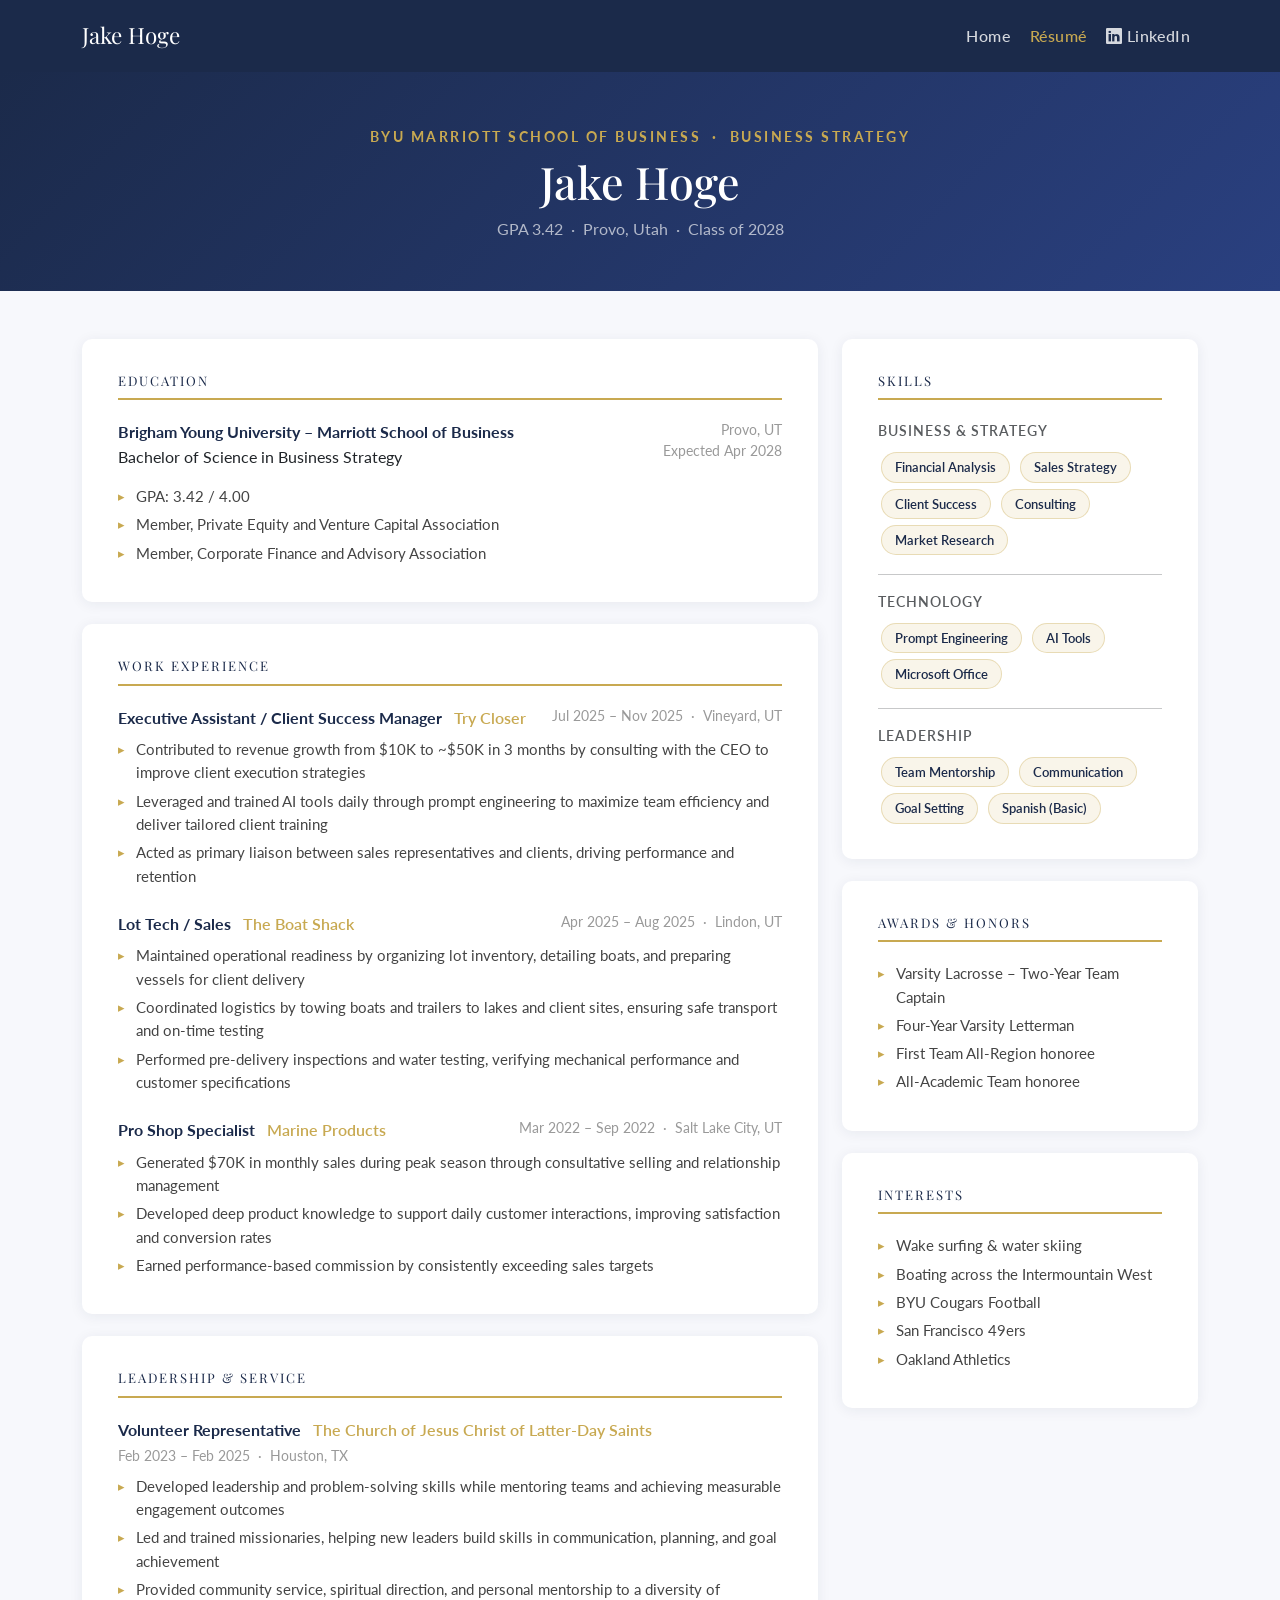
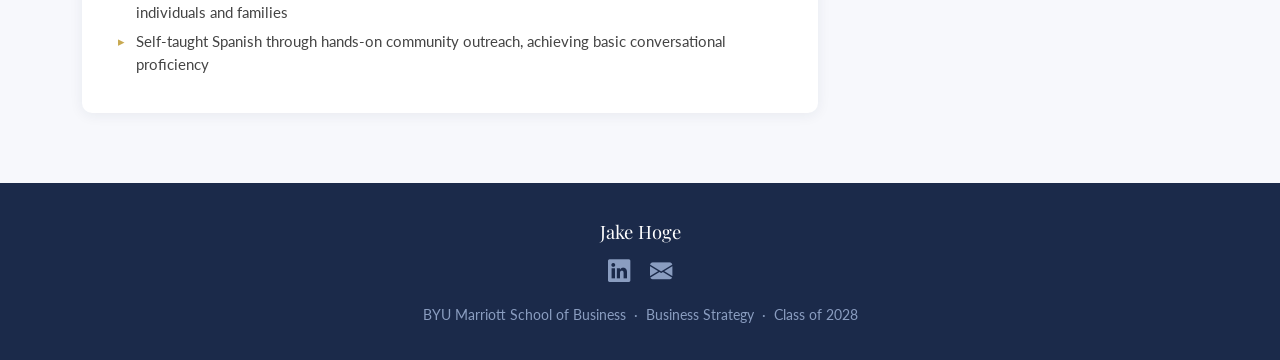
==== resume.html @ 703e368c "Add files via upload" ====
<!DOCTYPE html>
<html lang="en">
<head>
  <meta charset="UTF-8">
  <meta name="viewport" content="width=device-width, initial-scale=1">
  <title>Jake Hoge | Résumé</title>
  <link href="https://cdn.jsdelivr.net/npm/bootstrap@5.3.2/dist/css/bootstrap.min.css" rel="stylesheet">
  <link rel="stylesheet" href="https://cdn.jsdelivr.net/npm/bootstrap-icons@1.11.3/font/bootstrap-icons.css">
  <link href="https://fonts.googleapis.com/css2?family=Playfair+Display:wght@400;700&family=Lato:wght@300;400;700&display=swap" rel="stylesheet">
  <style>
    :root {
      --navy: #1b2a4a;
      --gold: #c8a951;
      --gold-light: #e8d08a;
      --bg-light: #f7f8fc;
    }
    body { font-family: 'Lato', sans-serif; background: var(--bg-light); }

    /* NAVBAR */
    .navbar { background: var(--navy) !important; padding: 14px 0; }
    .navbar-brand { font-family: 'Playfair Display', serif; font-size: 1.4rem; color: #fff !important; }
    .nav-link { color: rgba(255,255,255,0.82) !important; font-weight: 500; letter-spacing: 0.4px; transition: color 0.2s; }
    .nav-link:hover, .nav-link.active { color: var(--gold) !important; }

    /* RESUME HEADER */
    .resume-header {
      background: linear-gradient(135deg, #1b2a4a 0%, #2a4080 100%);
      padding: 55px 0 50px;
      color: #fff;
    }
    .resume-header h1 { font-family: 'Playfair Display', serif; font-size: 2.8rem; }
    .resume-header .subtitle { color: var(--gold); letter-spacing: 2.5px; text-transform: uppercase; font-size: 0.85rem; font-weight: 700; }

    /* RESUME CARD */
    .r-card {
      background: #fff;
      border-radius: 10px;
      box-shadow: 0 2px 14px rgba(27,42,74,0.07);
      padding: 32px 36px;
      margin-bottom: 22px;
    }

    /* SECTION HEADINGS */
    .r-heading {
      font-family: 'Playfair Display', serif;
      color: var(--navy);
      font-size: 0.82rem;
      text-transform: uppercase;
      letter-spacing: 2px;
      border-bottom: 2px solid var(--gold);
      padding-bottom: 8px;
      margin-bottom: 20px;
    }

    /* JOB ENTRIES */
    .job-title { font-weight: 700; color: var(--navy); font-size: 1.02rem; }
    .company-name { color: var(--gold); font-weight: 600; }
    .date-loc { color: #999; font-size: 0.85rem; }

    /* BULLETS */
    .r-bullet { position: relative; padding-left: 18px; color: #444; font-size: 0.94rem; margin-bottom: 5px; line-height: 1.55; }
    .r-bullet::before { content: '▸'; position: absolute; left: 0; color: var(--gold); font-size: 0.8rem; top: 2px; }

    /* SKILL TAGS */
    .skill-tag {
      display: inline-block;
      background: rgba(200,169,81,0.12);
      color: var(--navy);
      border: 1px solid rgba(200,169,81,0.35);
      border-radius: 20px;
      padding: 4px 13px;
      font-size: 0.84rem;
      font-weight: 600;
      margin: 3px;
    }

    /* FOOTER */
    footer { background: var(--navy); color: #8a9dc0; padding: 35px 0; }
    footer a { color: var(--gold); text-decoration: none; }
    .social-link { font-size: 1.4rem; color: #8a9dc0; margin: 0 8px; transition: color 0.2s; display: inline-block; }
    .social-link:hover { color: var(--gold); }
  </style>
</head>
<body>

<!-- NAVBAR -->
<nav class="navbar navbar-expand-lg sticky-top">
  <div class="container">
    <a class="navbar-brand" href="index.html">Jake Hoge</a>
    <button class="navbar-toggler border-0" type="button" data-bs-toggle="collapse" data-bs-target="#navmenu">
      <i class="bi bi-list text-white fs-3"></i>
    </button>
    <div class="collapse navbar-collapse" id="navmenu">
      <ul class="navbar-nav ms-auto gap-1">
        <li class="nav-item"><a class="nav-link" href="index.html">Home</a></li>
        <li class="nav-item"><a class="nav-link active" href="resume.html">Résumé</a></li>
        <li class="nav-item">
          <a class="nav-link" href="https://www.linkedin.com/in/jake-hoge" target="_blank">
            <i class="bi bi-linkedin me-1"></i>LinkedIn
          </a>
        </li>
      </ul>
    </div>
  </div>
</nav>

<!-- RESUME HEADER -->
<div class="resume-header text-center">
  <div class="container">
    <div class="subtitle mb-2">BYU Marriott School of Business &nbsp;·&nbsp; Business Strategy</div>
    <h1 class="mb-2">Jake Hoge</h1>
    <p class="mb-0" style="color:rgba(255,255,255,0.65);">GPA 3.42 &nbsp;·&nbsp; Provo, Utah &nbsp;·&nbsp; Class of 2028</p>
  </div>
</div>

<!-- RESUME BODY -->
<div class="container py-5">
  <div class="row g-4">

    <!-- LEFT: Main Content -->
    <div class="col-lg-8">

      <!-- EDUCATION -->
      <div class="r-card">
        <div class="r-heading">Education</div>
        <div class="d-flex justify-content-between flex-wrap gap-2">
          <div>
            <div class="job-title">Brigham Young University &ndash; Marriott School of Business</div>
            <div>Bachelor of Science in Business Strategy</div>
          </div>
          <div class="text-end">
            <div class="date-loc">Provo, UT</div>
            <div class="date-loc">Expected Apr 2028</div>
          </div>
        </div>
        <div class="mt-3">
          <div class="r-bullet">GPA: 3.42 / 4.00</div>
          <div class="r-bullet">Member, Private Equity and Venture Capital Association</div>
          <div class="r-bullet">Member, Corporate Finance and Advisory Association</div>
        </div>
      </div>

      <!-- EXPERIENCE -->
      <div class="r-card">
        <div class="r-heading">Work Experience</div>

        <!-- Try Closer -->
        <div class="mb-4">
          <div class="d-flex justify-content-between flex-wrap gap-1">
            <div>
              <span class="job-title">Executive Assistant / Client Success Manager</span>
              <span class="ms-2 company-name">Try Closer</span>
            </div>
            <div class="date-loc">Jul 2025 – Nov 2025 &nbsp;·&nbsp; Vineyard, UT</div>
          </div>
          <div class="mt-2">
            <div class="r-bullet">Contributed to revenue growth from $10K to ~$50K in 3 months by consulting with the CEO to improve client execution strategies</div>
            <div class="r-bullet">Leveraged and trained AI tools daily through prompt engineering to maximize team efficiency and deliver tailored client training</div>
            <div class="r-bullet">Acted as primary liaison between sales representatives and clients, driving performance and retention</div>
          </div>
        </div>

        <!-- The Boat Shack -->
        <div class="mb-4">
          <div class="d-flex justify-content-between flex-wrap gap-1">
            <div>
              <span class="job-title">Lot Tech / Sales</span>
              <span class="ms-2 company-name">The Boat Shack</span>
            </div>
            <div class="date-loc">Apr 2025 – Aug 2025 &nbsp;·&nbsp; Lindon, UT</div>
          </div>
          <div class="mt-2">
            <div class="r-bullet">Maintained operational readiness by organizing lot inventory, detailing boats, and preparing vessels for client delivery</div>
            <div class="r-bullet">Coordinated logistics by towing boats and trailers to lakes and client sites, ensuring safe transport and on-time testing</div>
            <div class="r-bullet">Performed pre-delivery inspections and water testing, verifying mechanical performance and customer specifications</div>
          </div>
        </div>

        <!-- Marine Products -->
        <div>
          <div class="d-flex justify-content-between flex-wrap gap-1">
            <div>
              <span class="job-title">Pro Shop Specialist</span>
              <span class="ms-2 company-name">Marine Products</span>
            </div>
            <div class="date-loc">Mar 2022 – Sep 2022 &nbsp;·&nbsp; Salt Lake City, UT</div>
          </div>
          <div class="mt-2">
            <div class="r-bullet">Generated $70K in monthly sales during peak season through consultative selling and relationship management</div>
            <div class="r-bullet">Developed deep product knowledge to support daily customer interactions, improving satisfaction and conversion rates</div>
            <div class="r-bullet">Earned performance-based commission by consistently exceeding sales targets</div>
          </div>
        </div>
      </div>

      <!-- LEADERSHIP -->
      <div class="r-card">
        <div class="r-heading">Leadership &amp; Service</div>
        <div class="d-flex justify-content-between flex-wrap gap-1">
          <div>
            <span class="job-title">Volunteer Representative</span>
            <span class="ms-2 company-name">The Church of Jesus Christ of Latter-Day Saints</span>
          </div>
          <div class="date-loc">Feb 2023 – Feb 2025 &nbsp;·&nbsp; Houston, TX</div>
        </div>
        <div class="mt-2">
          <div class="r-bullet">Developed leadership and problem-solving skills while mentoring teams and achieving measurable engagement outcomes</div>
          <div class="r-bullet">Led and trained missionaries, helping new leaders build skills in communication, planning, and goal achievement</div>
          <div class="r-bullet">Provided community service, spiritual direction, and personal mentorship to a diversity of individuals and families</div>
          <div class="r-bullet">Self-taught Spanish through hands-on community outreach, achieving basic conversational proficiency</div>
        </div>
      </div>

    </div>

    <!-- RIGHT: Sidebar -->
    <div class="col-lg-4">

      <!-- SKILLS -->
      <div class="r-card">
        <div class="r-heading">Skills</div>

        <p class="text-muted small fw-semibold mb-2 text-uppercase" style="letter-spacing:1px;">Business &amp; Strategy</p>
        <span class="skill-tag">Financial Analysis</span>
        <span class="skill-tag">Sales Strategy</span>
        <span class="skill-tag">Client Success</span>
        <span class="skill-tag">Consulting</span>
        <span class="skill-tag">Market Research</span>

        <hr class="my-3">
        <p class="text-muted small fw-semibold mb-2 text-uppercase" style="letter-spacing:1px;">Technology</p>
        <span class="skill-tag">Prompt Engineering</span>
        <span class="skill-tag">AI Tools</span>
        <span class="skill-tag">Microsoft Office</span>

        <hr class="my-3">
        <p class="text-muted small fw-semibold mb-2 text-uppercase" style="letter-spacing:1px;">Leadership</p>
        <span class="skill-tag">Team Mentorship</span>
        <span class="skill-tag">Communication</span>
        <span class="skill-tag">Goal Setting</span>
        <span class="skill-tag">Spanish (Basic)</span>
      </div>

      <!-- AWARDS -->
      <div class="r-card">
        <div class="r-heading">Awards &amp; Honors</div>
        <div class="r-bullet">Varsity Lacrosse – Two-Year Team Captain</div>
        <div class="r-bullet">Four-Year Varsity Letterman</div>
        <div class="r-bullet">First Team All-Region honoree</div>
        <div class="r-bullet">All-Academic Team honoree</div>
      </div>

      <!-- INTERESTS -->
      <div class="r-card">
        <div class="r-heading">Interests</div>
        <div class="r-bullet">Wake surfing &amp; water skiing</div>
        <div class="r-bullet">Boating across the Intermountain West</div>
        <div class="r-bullet">BYU Cougars Football</div>
        <div class="r-bullet">San Francisco 49ers</div>
        <div class="r-bullet">Oakland Athletics</div>
      </div>

    </div>
  </div>
</div>

<!-- FOOTER -->
<footer>
  <div class="container text-center">
    <p class="mb-2" style="color:#fff; font-family:'Playfair Display',serif; font-size:1.15rem;">Jake Hoge</p>
    <div class="mb-3">
      <a href="https://www.linkedin.com/in/jake-hoge" class="social-link" target="_blank"><i class="bi bi-linkedin"></i></a>
      <a href="mailto:spamstinks@spam.com" class="social-link"><i class="bi bi-envelope-fill"></i></a>
    </div>
    <p class="mb-0 small">BYU Marriott School of Business &nbsp;·&nbsp; Business Strategy &nbsp;·&nbsp; Class of 2028</p>
  </div>
</footer>

<script src="https://cdn.jsdelivr.net/npm/bootstrap@5.3.2/dist/js/bootstrap.bundle.min.js"></script>
</body>
</html>
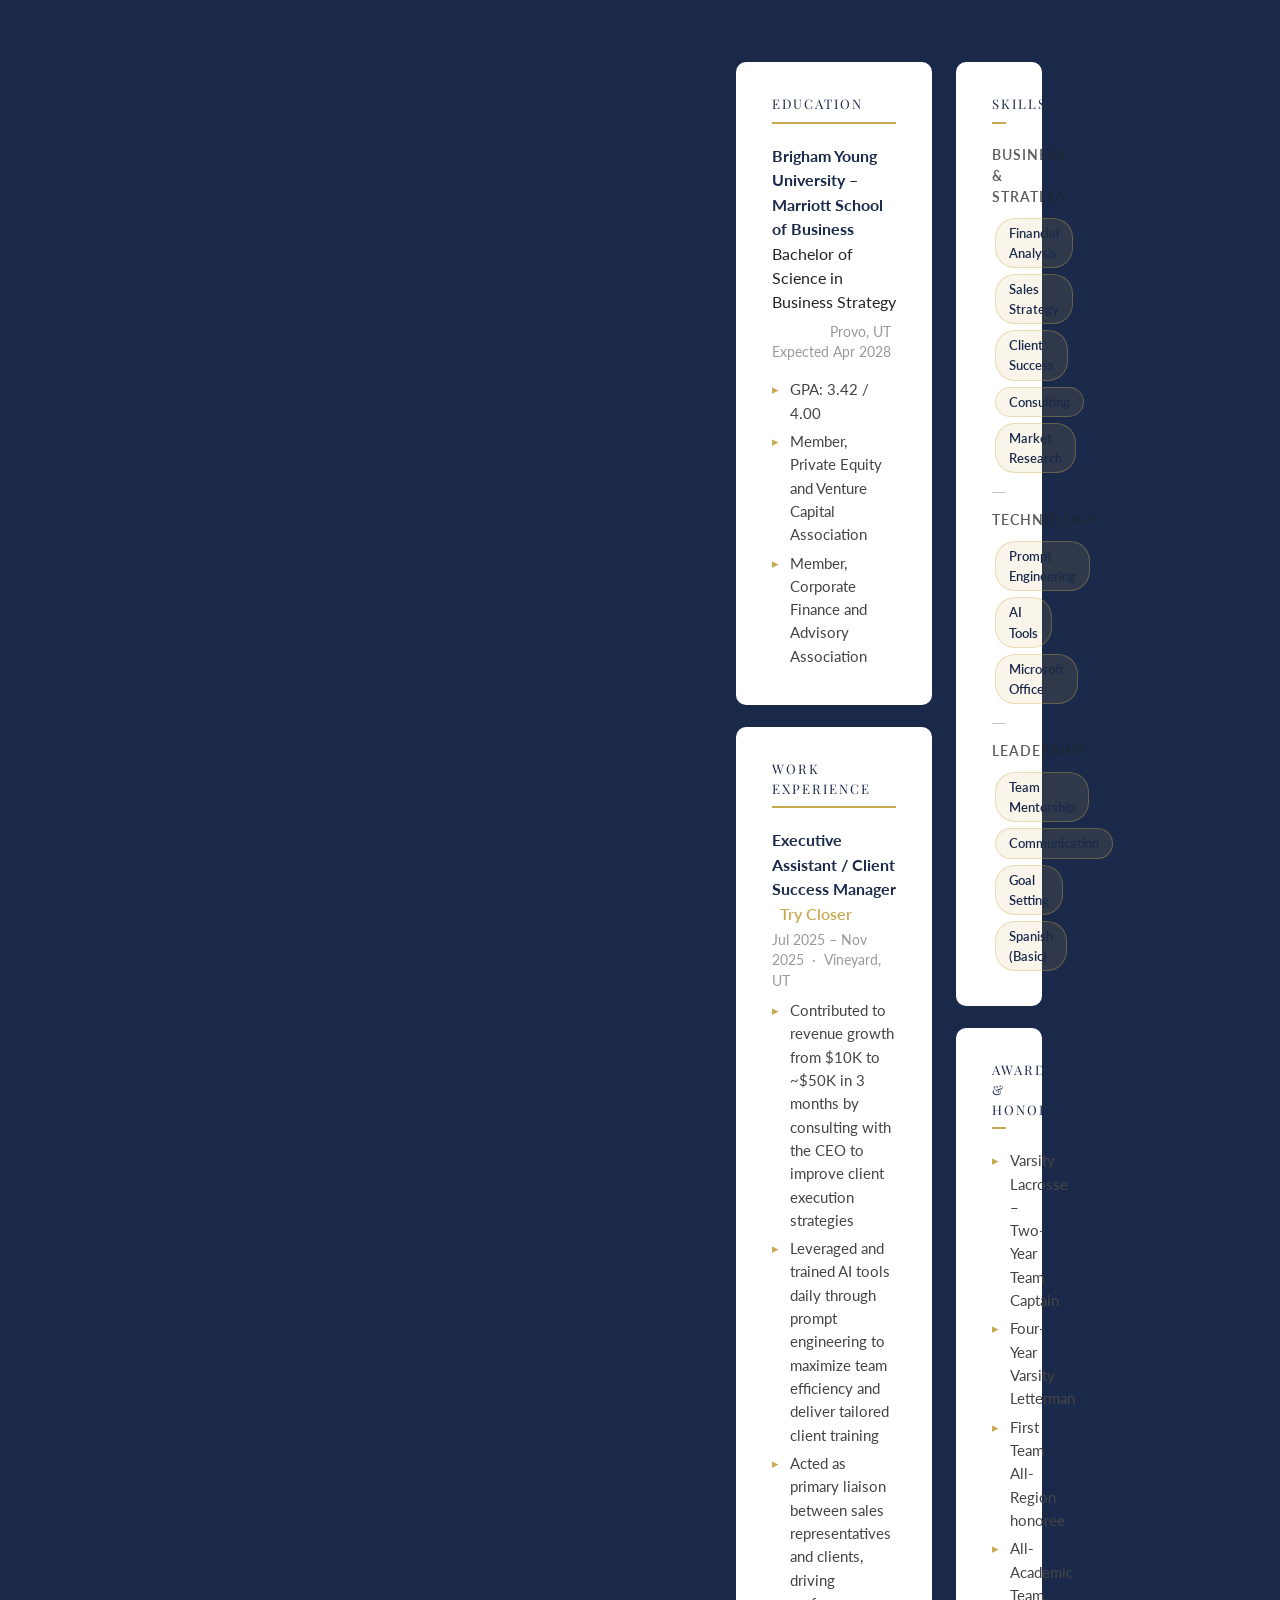
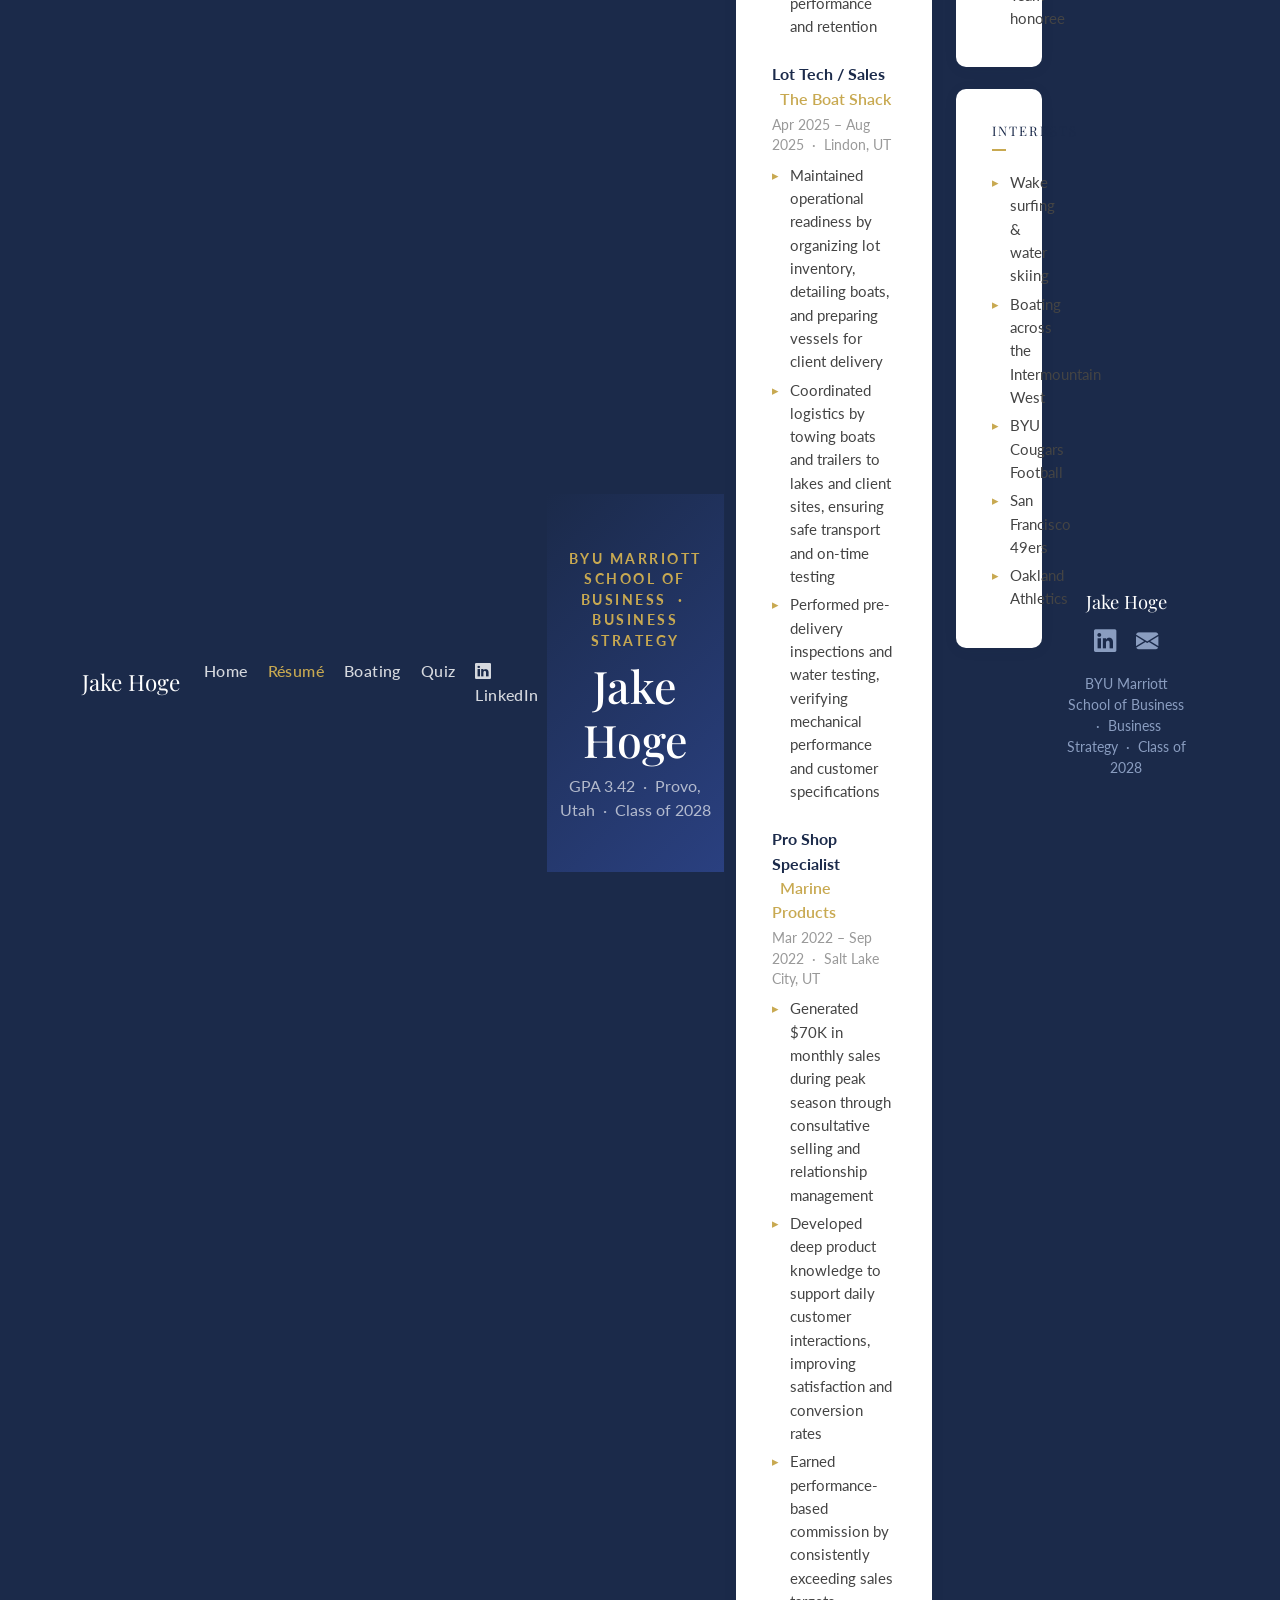
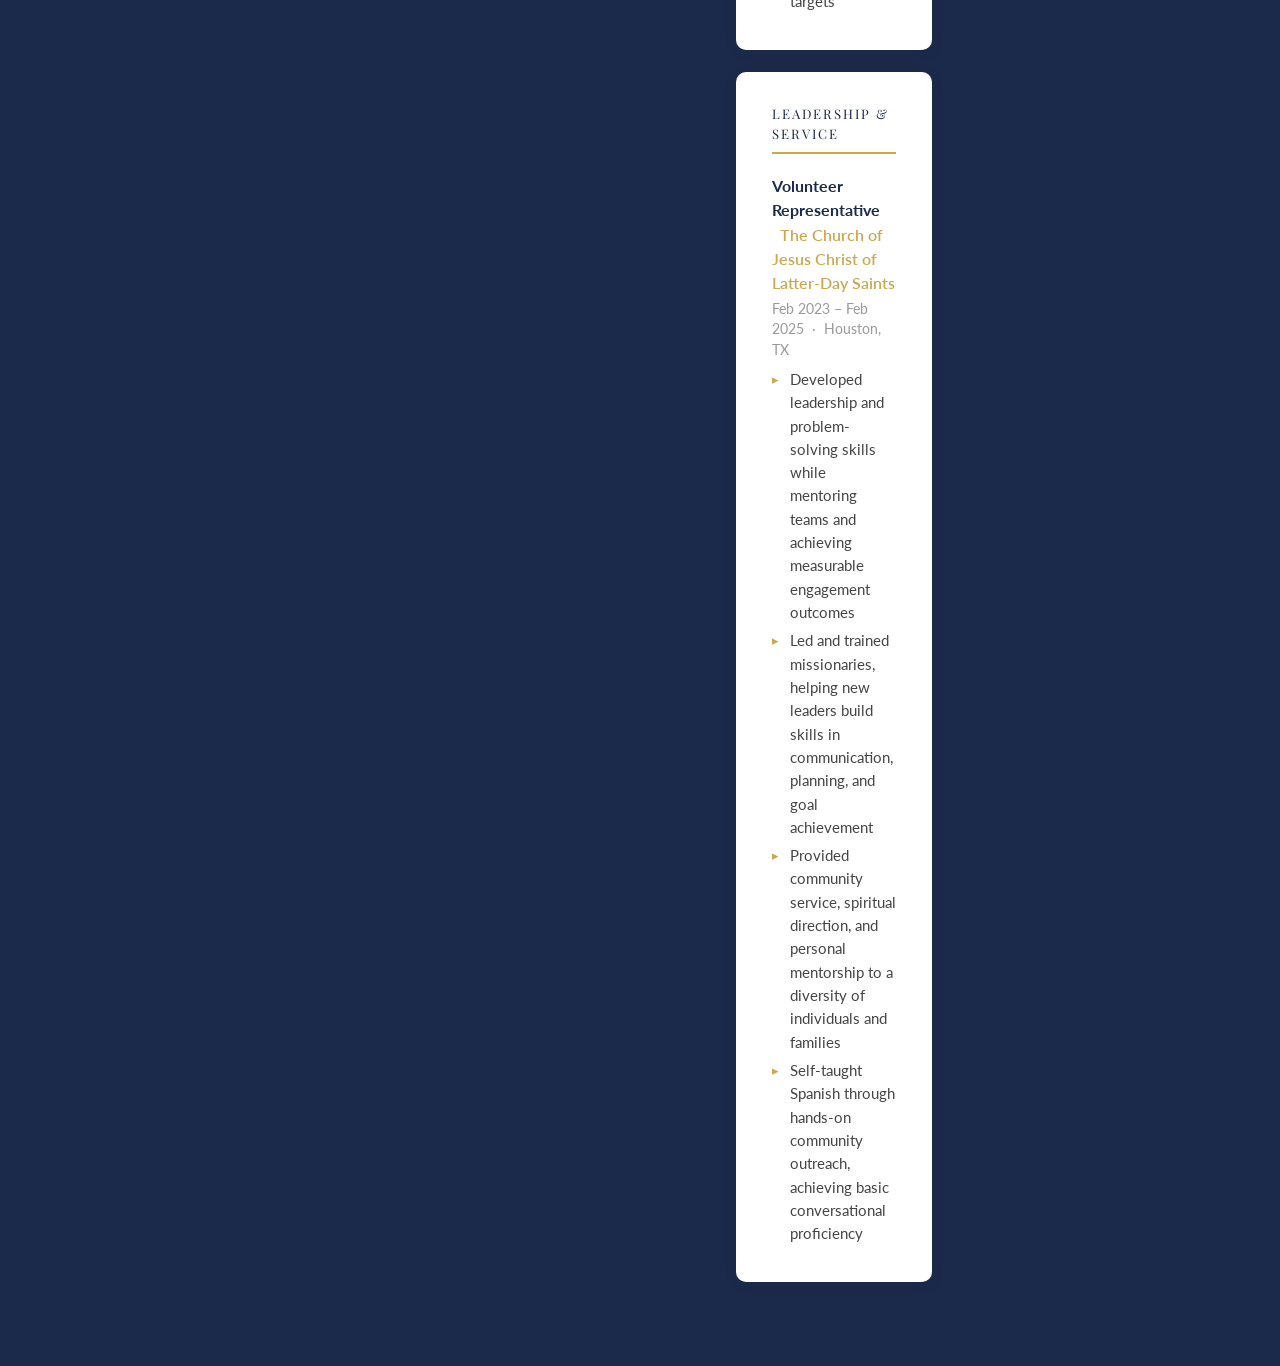
==== commit 04aeaa59: "Update resume.html" ====
--- a/resume.html
+++ b/resume.html
@@ -91,18 +91,19 @@
       <i class="bi bi-list text-white fs-3"></i>
     </button>
     <div class="collapse navbar-collapse" id="navmenu">
-      <ul class="navbar-nav ms-auto gap-1">
+     <ul class="navbar-nav ms-auto gap-1">
         <li class="nav-item"><a class="nav-link" href="index.html">Home</a></li>
         <li class="nav-item"><a class="nav-link active" href="resume.html">Résumé</a></li>
+        
+        <li class="nav-item"><a class="nav-link" href="scratch.html">Boating</a></li>
+        <li class="nav-item"><a class="nav-link" href="app.html">Quiz</a></li>
+        
         <li class="nav-item">
           <a class="nav-link" href="https://www.linkedin.com/in/jake-hoge" target="_blank">
             <i class="bi bi-linkedin me-1"></i>LinkedIn
           </a>
         </li>
       </ul>
-    </div>
-  </div>
-</nav>
 
 <!-- RESUME HEADER -->
 <div class="resume-header text-center">
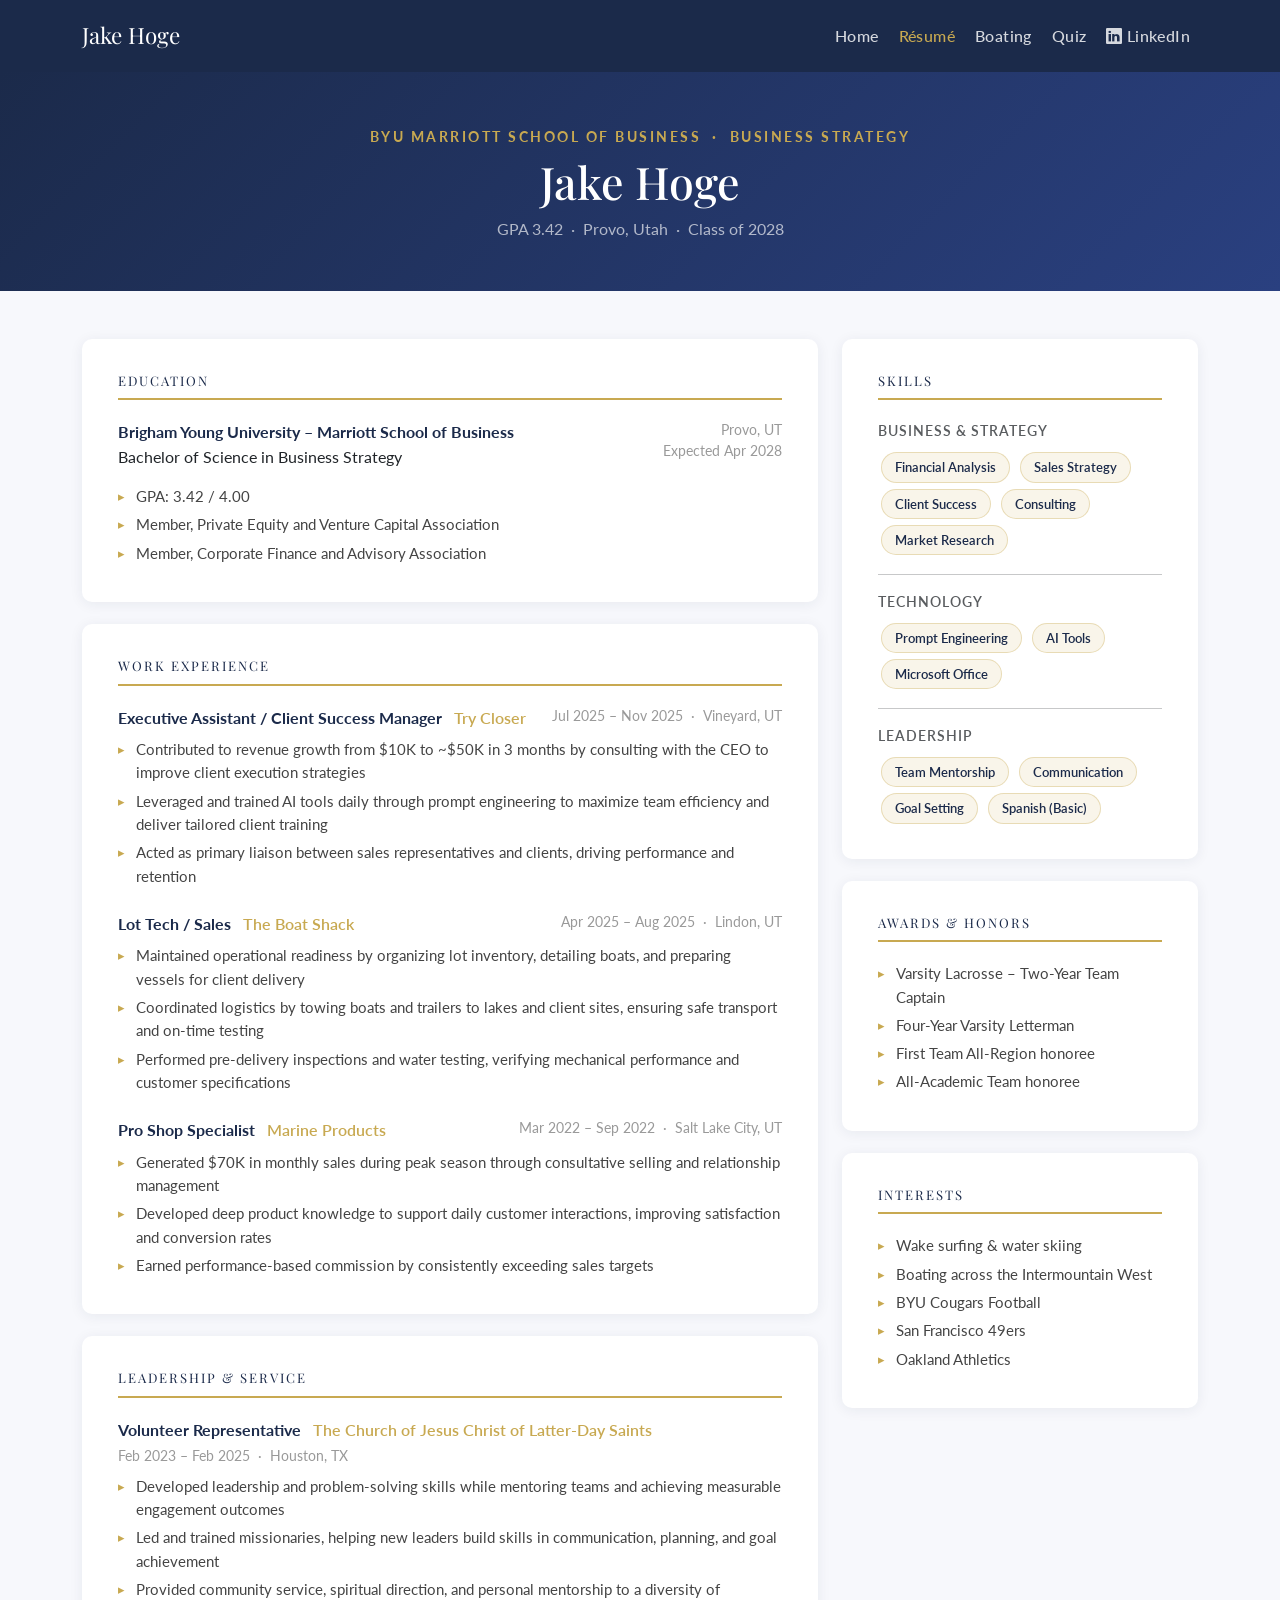
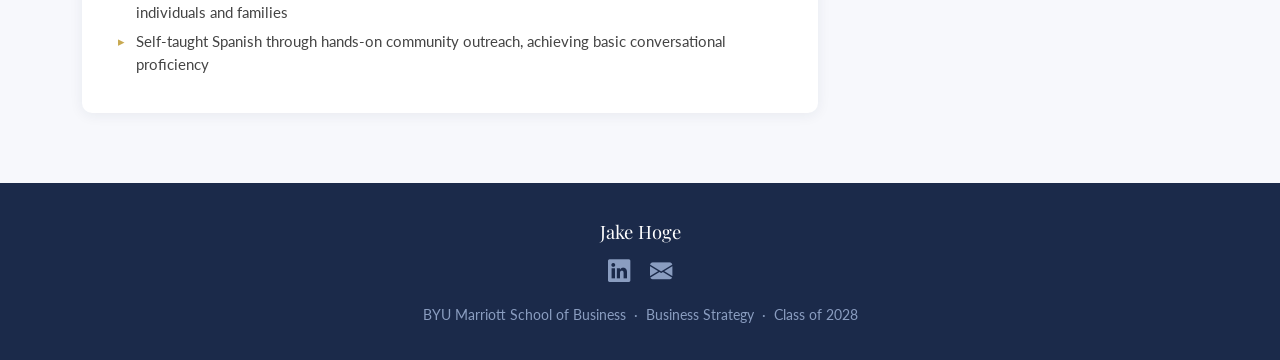
==== commit d4db1d6a: "Update resume.html" ====
--- a/resume.html
+++ b/resume.html
@@ -83,7 +83,6 @@
 </head>
 <body>
 
-<!-- NAVBAR -->
 <nav class="navbar navbar-expand-lg sticky-top">
   <div class="container">
     <a class="navbar-brand" href="index.html">Jake Hoge</a>
@@ -91,21 +90,21 @@
       <i class="bi bi-list text-white fs-3"></i>
     </button>
     <div class="collapse navbar-collapse" id="navmenu">
-     <ul class="navbar-nav ms-auto gap-1">
+      <ul class="navbar-nav ms-auto gap-1">
         <li class="nav-item"><a class="nav-link" href="index.html">Home</a></li>
         <li class="nav-item"><a class="nav-link active" href="resume.html">Résumé</a></li>
-        
         <li class="nav-item"><a class="nav-link" href="scratch.html">Boating</a></li>
         <li class="nav-item"><a class="nav-link" href="app.html">Quiz</a></li>
-        
         <li class="nav-item">
           <a class="nav-link" href="https://www.linkedin.com/in/jake-hoge" target="_blank">
             <i class="bi bi-linkedin me-1"></i>LinkedIn
           </a>
         </li>
       </ul>
-
-<!-- RESUME HEADER -->
+    </div>
+  </div>
+</nav>
+
 <div class="resume-header text-center">
   <div class="container">
     <div class="subtitle mb-2">BYU Marriott School of Business &nbsp;·&nbsp; Business Strategy</div>
@@ -114,14 +113,11 @@
   </div>
 </div>
 
-<!-- RESUME BODY -->
 <div class="container py-5">
   <div class="row g-4">
 
-    <!-- LEFT: Main Content -->
     <div class="col-lg-8">
 
-      <!-- EDUCATION -->
       <div class="r-card">
         <div class="r-heading">Education</div>
         <div class="d-flex justify-content-between flex-wrap gap-2">
@@ -141,11 +137,9 @@
         </div>
       </div>
 
-      <!-- EXPERIENCE -->
       <div class="r-card">
         <div class="r-heading">Work Experience</div>
 
-        <!-- Try Closer -->
         <div class="mb-4">
           <div class="d-flex justify-content-between flex-wrap gap-1">
             <div>
@@ -161,7 +155,6 @@
           </div>
         </div>
 
-        <!-- The Boat Shack -->
         <div class="mb-4">
           <div class="d-flex justify-content-between flex-wrap gap-1">
             <div>
@@ -177,7 +170,6 @@
           </div>
         </div>
 
-        <!-- Marine Products -->
         <div>
           <div class="d-flex justify-content-between flex-wrap gap-1">
             <div>
@@ -194,7 +186,6 @@
         </div>
       </div>
 
-      <!-- LEADERSHIP -->
       <div class="r-card">
         <div class="r-heading">Leadership &amp; Service</div>
         <div class="d-flex justify-content-between flex-wrap gap-1">
@@ -214,10 +205,8 @@
 
     </div>
 
-    <!-- RIGHT: Sidebar -->
     <div class="col-lg-4">
 
-      <!-- SKILLS -->
       <div class="r-card">
         <div class="r-heading">Skills</div>
 
@@ -242,7 +231,6 @@
         <span class="skill-tag">Spanish (Basic)</span>
       </div>
 
-      <!-- AWARDS -->
       <div class="r-card">
         <div class="r-heading">Awards &amp; Honors</div>
         <div class="r-bullet">Varsity Lacrosse – Two-Year Team Captain</div>
@@ -251,7 +239,6 @@
         <div class="r-bullet">All-Academic Team honoree</div>
       </div>
 
-      <!-- INTERESTS -->
       <div class="r-card">
         <div class="r-heading">Interests</div>
         <div class="r-bullet">Wake surfing &amp; water skiing</div>
@@ -265,7 +252,6 @@
   </div>
 </div>
 
-<!-- FOOTER -->
 <footer>
   <div class="container text-center">
     <p class="mb-2" style="color:#fff; font-family:'Playfair Display',serif; font-size:1.15rem;">Jake Hoge</p>
